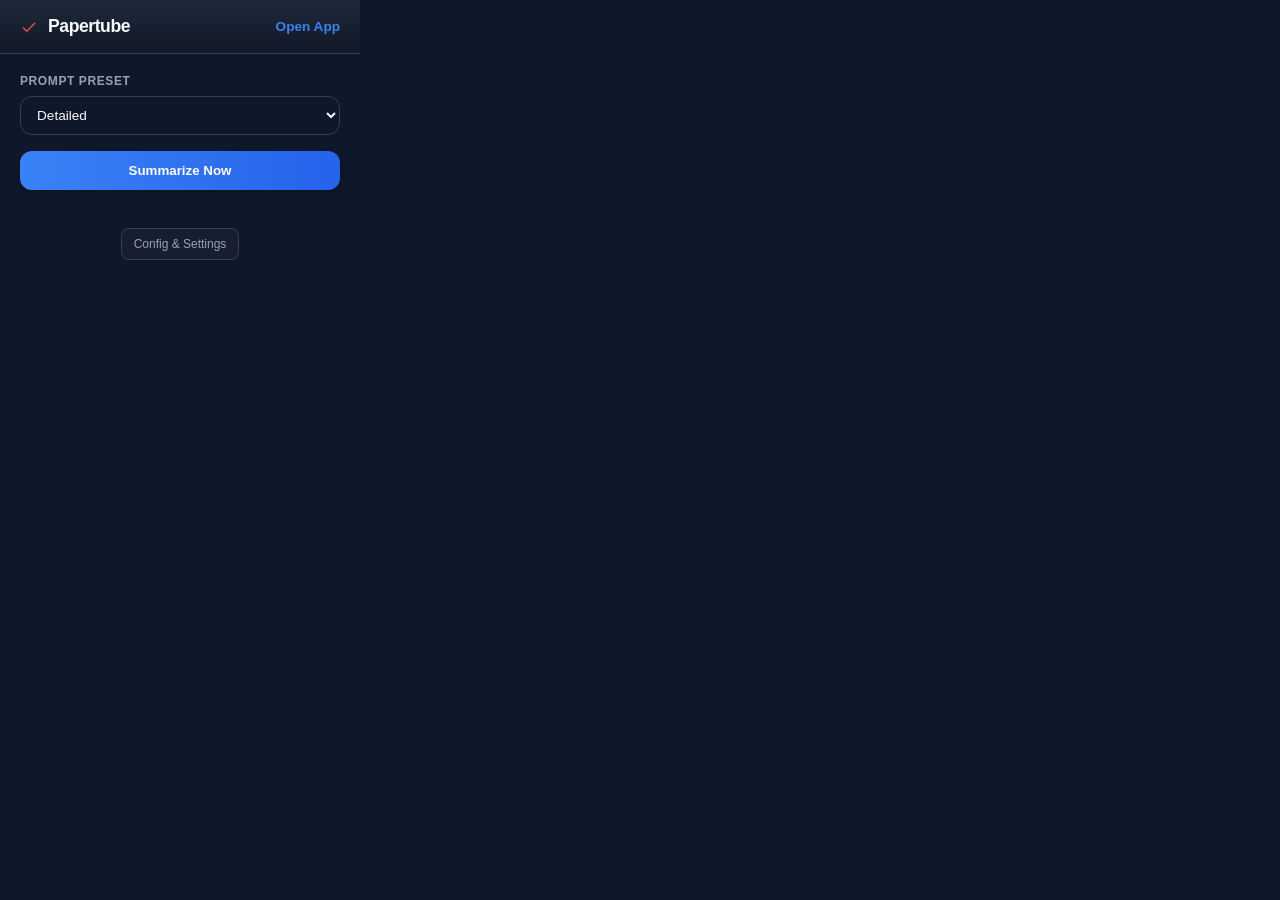
==== extension-firefox/popup.html @ 87d98e3a "Add tabbed installation instructions for Chrome/Edge/Brave and Firefox" ====
<!DOCTYPE html>
<html>

<head>
    <meta charset="UTF-8">
    <style>
        :root {
            --bg-slate: #0f172a;
            --bg-card: #1e293b;
            --text-main: #f8fafc;
            --text-muted: #94a3b8;
            --primary: #3b82f6;
            --primary-hover: #2563eb;
            --border: #334155;
            --accent: #ef4444;
            --radius: 12px;
            --shadow: 0 10px 15px -3px rgba(0, 0, 0, 0.1), 0 4px 6px -2px rgba(0, 0, 0, 0.05);
        }

        body {
            width: 360px;
            margin: 0;
            padding: 0;
            font-family: 'Inter', -apple-system, BlinkMacSystemFont, "Segoe UI", Roboto, sans-serif;
            background-color: var(--bg-slate);
            color: var(--text-main);
            overflow-x: hidden;
            border-radius: var(--radius);
        }

        .header {
            padding: 16px 20px;
            background: linear-gradient(to bottom, #1e293b, #111827);
            border-bottom: 1px solid var(--border);
            display: flex;
            justify-content: space-between;
            align-items: center;
        }

        .header h1 {
            font-size: 1.1rem;
            font-weight: 700;
            margin: 0;
            display: flex;
            align-items: center;
            gap: 10px;
            letter-spacing: -0.025em;
        }

        .main-link {
            color: var(--primary);
            text-decoration: none;
            font-size: 0.85rem;
            font-weight: 600;
            transition: color 0.2s;
        }

        .main-link:hover {
            color: var(--primary-hover);
        }

        .content {
            padding: 20px;
        }

        .video-info {
            margin-bottom: 16px;
        }

        .video-title {
            font-weight: 600;
            font-size: 0.95rem;
            margin-bottom: 6px;
            color: var(--text-main);
            line-height: 1.4;
        }

        .video-channel {
            font-size: 0.8rem;
            color: var(--text-muted);
            display: flex;
            align-items: center;
            gap: 4px;
        }

        .summary-box {
            background: var(--bg-card);
            border: 1px solid var(--border);
            border-radius: var(--radius);
            padding: 14px;
            max-height: 220px;
            overflow-y: auto;
            font-size: 0.85rem;
            line-height: 1.6;
            margin-bottom: 16px;
            box-shadow: inset 0 2px 4px 0 rgba(0, 0, 0, 0.06);
        }

        .summary-box h1, .summary-box h2, .summary-box h3 {
            margin: 0.5em 0 0.3em;
            color: var(--text-main);
        }

        .summary-box h1 { font-size: 1.1em; }
        .summary-box h2 { font-size: 1em; }
        .summary-box h3 { font-size: 0.9em; }

        .summary-box p { margin: 0.5em 0; }

        .summary-box ul, .summary-box ol {
            margin: 0.5em 0;
            padding-left: 1.5em;
        }

        .summary-box li { margin: 0.25em 0; }

        .summary-box code {
            background: rgba(0, 0, 0, 0.3);
            padding: 2px 4px;
            border-radius: 4px;
            font-size: 0.85em;
        }

        .summary-box pre {
            background: rgba(0, 0, 0, 0.3);
            padding: 8px;
            border-radius: 6px;
            overflow-x: auto;
            font-size: 0.8em;
        }

        .summary-box strong { color: var(--text-main); }
        .summary-box a { color: var(--primary); }

        .settings-btn {
            background: rgba(255, 255, 255, 0.03);
            border: 1px solid var(--border);
            border-radius: 8px;
            color: var(--text-muted);
            cursor: pointer;
            padding: 8px 12px;
            display: flex;
            align-items: center;
            gap: 6px;
            font-size: 0.75rem;
            transition: all 0.2s;
            width: fit-content;
        }

        .settings-btn:hover {
            color: var(--text-main);
            background: rgba(255, 255, 255, 0.06);
            border-color: var(--text-muted);
        }

        .view-full-link {
            display: inline-flex;
            align-items: center;
            gap: 4px;
            margin-bottom: 16px;
            color: var(--primary);
            text-decoration: none;
            font-weight: 600;
            font-size: 0.8rem;
            transition: transform 0.2s;
        }

        .view-full-link:hover {
            transform: translateX(2px);
        }

        .form-group {
            margin-bottom: 16px;
        }

        label {
            display: block;
            font-size: 0.75rem;
            font-weight: 600;
            margin-bottom: 8px;
            color: var(--text-muted);
            text-transform: uppercase;
            letter-spacing: 0.05em;
        }

        select,
        input {
            width: 100%;
            padding: 10px 12px;
            border-radius: var(--radius);
            border: 1px solid var(--border);
            background-color: #0f172a;
            color: var(--text-main);
            box-sizing: border-box;
            font-size: 0.85rem;
            transition: border-color 0.2s, box-shadow 0.2s;
            outline: none;
        }

        select:focus,
        input:focus {
            border-color: var(--primary);
            box-shadow: 0 0 0 3px rgba(59, 130, 246, 0.2);
        }

        button.btn-primary {
            width: 100%;
            padding: 12px;
            border-radius: var(--radius);
            border: none;
            background: linear-gradient(to right, var(--primary), var(--primary-hover));
            color: white;
            font-weight: 700;
            cursor: pointer;
            display: flex;
            align-items: center;
            justify-content: center;
            gap: 10px;
            transition: all 0.2s;
            box-shadow: 0 4px 6px -1px rgba(0, 0, 0, 0.1), 0 2px 4px -1px rgba(0, 0, 0, 0.06);
        }

        button.btn-primary:hover {
            transform: translateY(-1px);
            box-shadow: 0 10px 15px -3px rgba(0, 0, 0, 0.2);
        }

        button.btn-primary:active {
            transform: translateY(0);
        }

        button.btn-primary:disabled {
            background: var(--border);
            transform: none;
            cursor: not-allowed;
            opacity: 0.7;
        }

        .hidden {
            display: none !important;
        }

        .status {
            font-size: 0.8rem;
            font-weight: 500;
            margin-top: 10px;
            text-align: center;
            padding: 6px;
            border-radius: 6px;
        }

        .success {
            color: #10b981;
            background: rgba(16, 185, 129, 0.1);
        }

        .error {
            color: #f87171;
            background: rgba(248, 113, 113, 0.1);
        }

        #settings-view {
            padding-top: 16px;
            border-top: 1px solid var(--border);
            margin-top: 8px;
        }

        #save-settings {
            background: var(--bg-card);
            border: 1px solid var(--border);
            color: var(--text-main);
            border-radius: 8px;
            padding: 8px;
            width: 100%;
            cursor: pointer;
            font-weight: 600;
            transition: all 0.2s;
        }

        #save-settings:hover {
            background: var(--border);
        }
    </style>
</head>

<body>
    <div class="header">
        <h1>
            <svg viewBox="0 0 24 24" width="18" height="18" fill="#ef4444">
                <path d="M21 7L9 19L3.5 13.5L4.91 12.09L9 16.17L19.59 5.59L21 7Z" />
            </svg>
            Papertube
        </h1>
        <a href="#" id="open-app" class="main-link">Open App</a>
    </div>

    <div class="content">
        <div id="login-view" class="hidden">
            <div class="text-center" style="margin-bottom: 20px;">
                <h2 style="font-size: 1rem; margin-bottom: 8px;">Login Required</h2>
                <p style="font-size: 0.8rem; color: var(--text-muted);">Please sign in to your accounts</p>
            </div>
            <div class="form-group">
                <label for="username">Username</label>
                <input type="text" id="username" placeholder="Username">
            </div>
            <div class="form-group">
                <label for="password">Password</label>
                <input type="password" id="password" placeholder="••••••••">
            </div>
            <button id="login-btn" class="btn-primary" style="margin-top: 8px;">Sign In</button>
            <div id="login-status" class="status"></div>
        </div>

        <div id="summary-view" class="hidden">
            <div class="video-info">
                <div id="current-title" class="video-title">Loading...</div>
                <div id="current-channel" class="video-channel"></div>
            </div>
            <div id="summary-text" class="summary-box">No summary found for this video.</div>
            <a href="#" id="view-full" class="view-full-link hidden">View Full Summary & Chat →</a>
        </div>

        <div id="action-view">
            <div class="form-group">
                <label for="preset-select">Prompt Preset</label>
                <select id="preset-select">
                    <option value="detailed">Detailed</option>
                    <option value="brief">Brief</option>
                    <option value="bullets">Bullets</option>
                </select>
            </div>
            <button id="summarize-now" class="btn-primary">
                Summarize Now
            </button>
            <div id="status" class="status"></div>
        </div>

        <div id="settings-view" class="hidden">
            <div class="form-group" style="margin-top: 8px;">
                <label for="serverUrl">Server URL</label>
                <input type="text" id="serverUrl" placeholder="http://localhost:8000">
            </div>
            <button id="save-settings" style="width: 100%; padding: 6px; font-size: 0.8rem; cursor: pointer;">Save
                Server URL</button>
        </div>

        <div style="text-align: center; margin-top: 16px;">
            <button id="toggle-settings" class="settings-btn" style="margin: 0 auto;">
                Config & Settings
            </button>
        </div>
    </div>

    <script src="marked.min.js"></script>
    <script src="popup.js"></script>
</body>

</html>
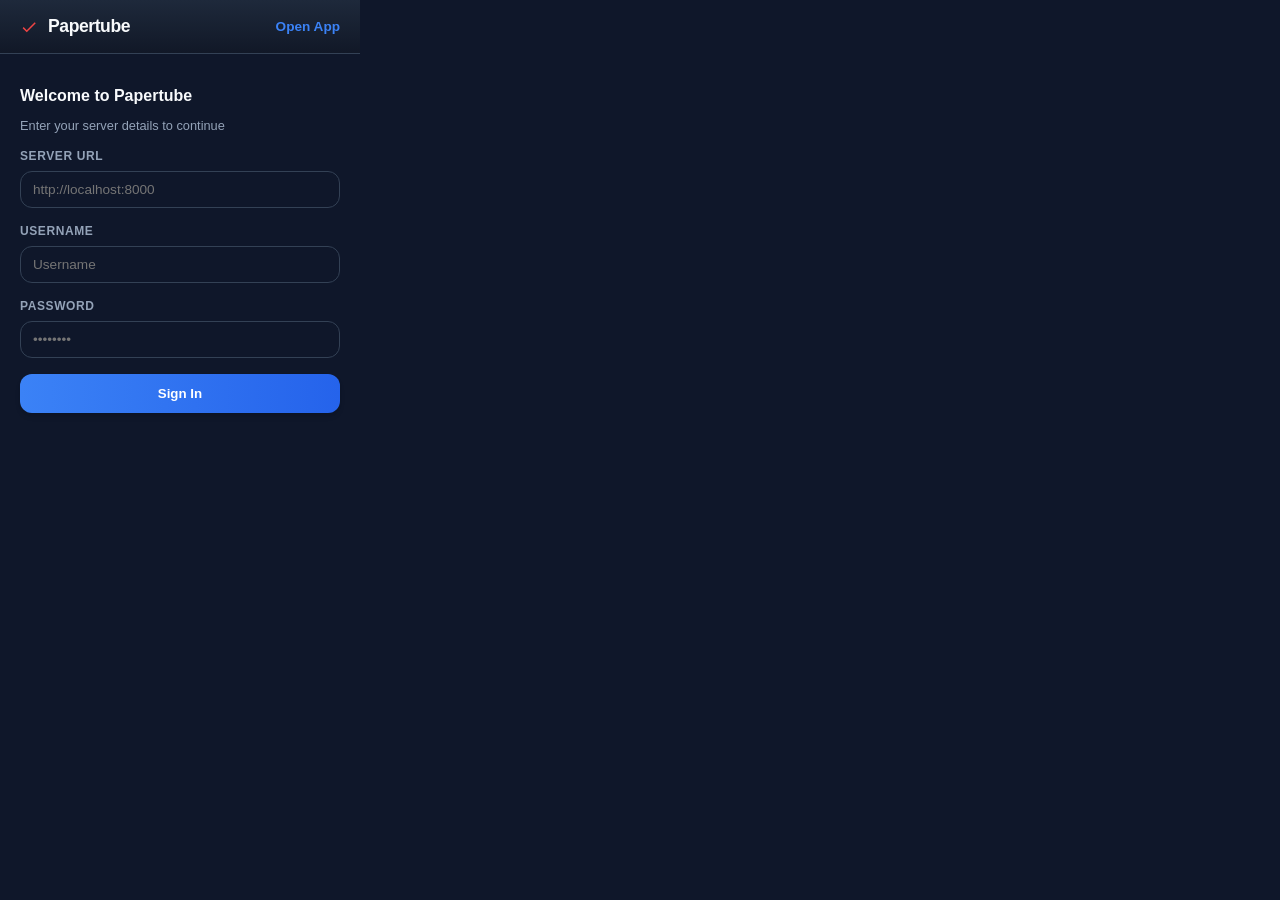
==== commit 41b9b9e5: "Redesign extension login: combined fields, Enter key support, logout button" ====
--- a/extension-firefox/popup.html
+++ b/extension-firefox/popup.html
@@ -236,6 +236,10 @@
             opacity: 0.7;
         }
 
+        button.btn-primary .hidden {
+            display: none;
+        }
+
         .hidden {
             display: none !important;
         }
@@ -247,6 +251,91 @@
             text-align: center;
             padding: 6px;
             border-radius: 6px;
+        }
+
+        .status-anim-container {
+            display: flex;
+            align-items: center;
+            gap: 8px;
+            min-height: 20px;
+        }
+
+        .spinner {
+            width: 14px;
+            height: 14px;
+            border: 2px solid rgba(255, 255, 255, 0.3);
+            border-top-color: white;
+            border-radius: 50%;
+            animation: spin 0.8s linear infinite;
+        }
+
+        @keyframes spin {
+            to { transform: rotate(360deg); }
+        }
+
+        .status-anim-text {
+            font-size: 0.75rem;
+            color: var(--text-muted);
+            transition: opacity 0.3s ease, transform 0.3s ease;
+            opacity: 0;
+            transform: translateY(5px);
+            position: absolute;
+            display: none;
+        }
+
+        .status-anim-text.active {
+            opacity: 1;
+            transform: translateY(0);
+            display: inline;
+        }
+
+        .status-anim-text.exit {
+            opacity: 0;
+            transform: translateY(-5px);
+        }
+
+        .streaming-status {
+            display: flex;
+            align-items: center;
+            gap: 6px;
+            font-size: 0.8rem;
+            color: var(--text-muted);
+            margin-bottom: 8px;
+        }
+
+        .streaming-status .dot {
+            width: 6px;
+            height: 6px;
+            background: var(--primary);
+            border-radius: 50%;
+            animation: pulse 1.2s ease-in-out infinite;
+        }
+
+        @keyframes pulse {
+            0%, 100% { opacity: 0.4; transform: scale(0.9); }
+            50% { opacity: 1; transform: scale(1.1); }
+        }
+
+        .summary-placeholder {
+            font-size: 0.85rem;
+            line-height: 1.6;
+            color: var(--text-main);
+            white-space: pre-wrap;
+            word-break: break-word;
+        }
+
+        .typing-line {
+            display: inline-block;
+            width: 8px;
+            height: 16px;
+            background: var(--primary);
+            margin-left: 2px;
+            animation: blink 0.7s step-end infinite;
+            vertical-align: text-bottom;
+        }
+
+        @keyframes blink {
+            50% { opacity: 0; }
         }
 
         .success {
@@ -295,60 +384,64 @@
     </div>
 
     <div class="content">
-        <div id="login-view" class="hidden">
-            <div class="text-center" style="margin-bottom: 20px;">
-                <h2 style="font-size: 1rem; margin-bottom: 8px;">Login Required</h2>
-                <p style="font-size: 0.8rem; color: var(--text-muted);">Please sign in to your accounts</p>
+        <!-- Login view - always visible until logged in -->
+        <div id="login-view">
+            <div class="text-center" style="margin-bottom: 16px;">
+                <h2 style="font-size: 1rem; margin-bottom: 4px;">Welcome to Papertube</h2>
+                <p style="font-size: 0.8rem; color: var(--text-muted);">Enter your server details to continue</p>
+            </div>
+            <div class="form-group">
+                <label for="serverUrl">Server URL</label>
+                <input type="text" id="serverUrl" placeholder="http://localhost:8000">
             </div>
             <div class="form-group">
                 <label for="username">Username</label>
-                <input type="text" id="username" placeholder="Username">
+                <input type="text" id="username" placeholder="Username" autocomplete="username">
             </div>
             <div class="form-group">
                 <label for="password">Password</label>
-                <input type="password" id="password" placeholder="••••••••">
+                <input type="password" id="password" placeholder="••••••••" autocomplete="current-password">
             </div>
             <button id="login-btn" class="btn-primary" style="margin-top: 8px;">Sign In</button>
             <div id="login-status" class="status"></div>
         </div>
 
-        <div id="summary-view" class="hidden">
-            <div class="video-info">
-                <div id="current-title" class="video-title">Loading...</div>
-                <div id="current-channel" class="video-channel"></div>
-            </div>
-            <div id="summary-text" class="summary-box">No summary found for this video.</div>
-            <a href="#" id="view-full" class="view-full-link hidden">View Full Summary & Chat →</a>
-        </div>
-
-        <div id="action-view">
-            <div class="form-group">
-                <label for="preset-select">Prompt Preset</label>
-                <select id="preset-select">
-                    <option value="detailed">Detailed</option>
-                    <option value="brief">Brief</option>
-                    <option value="bullets">Bullets</option>
-                </select>
-            </div>
-            <button id="summarize-now" class="btn-primary">
-                Summarize Now
-            </button>
-            <div id="status" class="status"></div>
-        </div>
-
-        <div id="settings-view" class="hidden">
-            <div class="form-group" style="margin-top: 8px;">
-                <label for="serverUrl">Server URL</label>
-                <input type="text" id="serverUrl" placeholder="http://localhost:8000">
-            </div>
-            <button id="save-settings" style="width: 100%; padding: 6px; font-size: 0.8rem; cursor: pointer;">Save
-                Server URL</button>
-        </div>
-
-        <div style="text-align: center; margin-top: 16px;">
-            <button id="toggle-settings" class="settings-btn" style="margin: 0 auto;">
-                Config & Settings
-            </button>
+        <!-- Main view when logged in -->
+        <div id="main-view" class="hidden">
+            <div style="display: flex; justify-content: space-between; align-items: center; margin-bottom: 12px;">
+                <span id="logged-in-as" style="font-size: 0.75rem; color: var(--text-muted);"></span>
+                <button id="logout-btn" class="settings-btn" style="padding: 4px 8px; font-size: 0.7rem;">Logout</button>
+            </div>
+            
+            <div id="summary-view" class="hidden">
+                <div class="video-info">
+                    <div id="current-title" class="video-title">Loading...</div>
+                    <div id="current-channel" class="video-channel"></div>
+                </div>
+                <div id="summary-text" class="summary-box">No summary found for this video.</div>
+                <a href="#" id="view-full" class="view-full-link hidden">View Full Summary & Chat →</a>
+            </div>
+
+            <div id="action-view">
+                <div class="form-group">
+                    <label for="preset-select">Prompt Preset</label>
+                    <select id="preset-select">
+                        <option value="detailed">Detailed</option>
+                        <option value="brief">Brief</option>
+                        <option value="bullets">Bullets</option>
+                    </select>
+                </div>
+                <button id="summarize-now" class="btn-primary">
+                    <span id="btn-default-content">Summarize Now</span>
+                    <span id="btn-loading-content" class="hidden" style="display: none;">
+                        <span class="spinner"></span>
+                        <div class="status-anim-container" id="status-container" style="min-width: 120px;">
+                            <span class="status-anim-text active" style="position: relative; display: inline;">Processing...</span>
+                        </div>
+                    </span>
+                </button>
+                <div id="status" class="status"></div>
+            </div>
         </div>
     </div>
 
